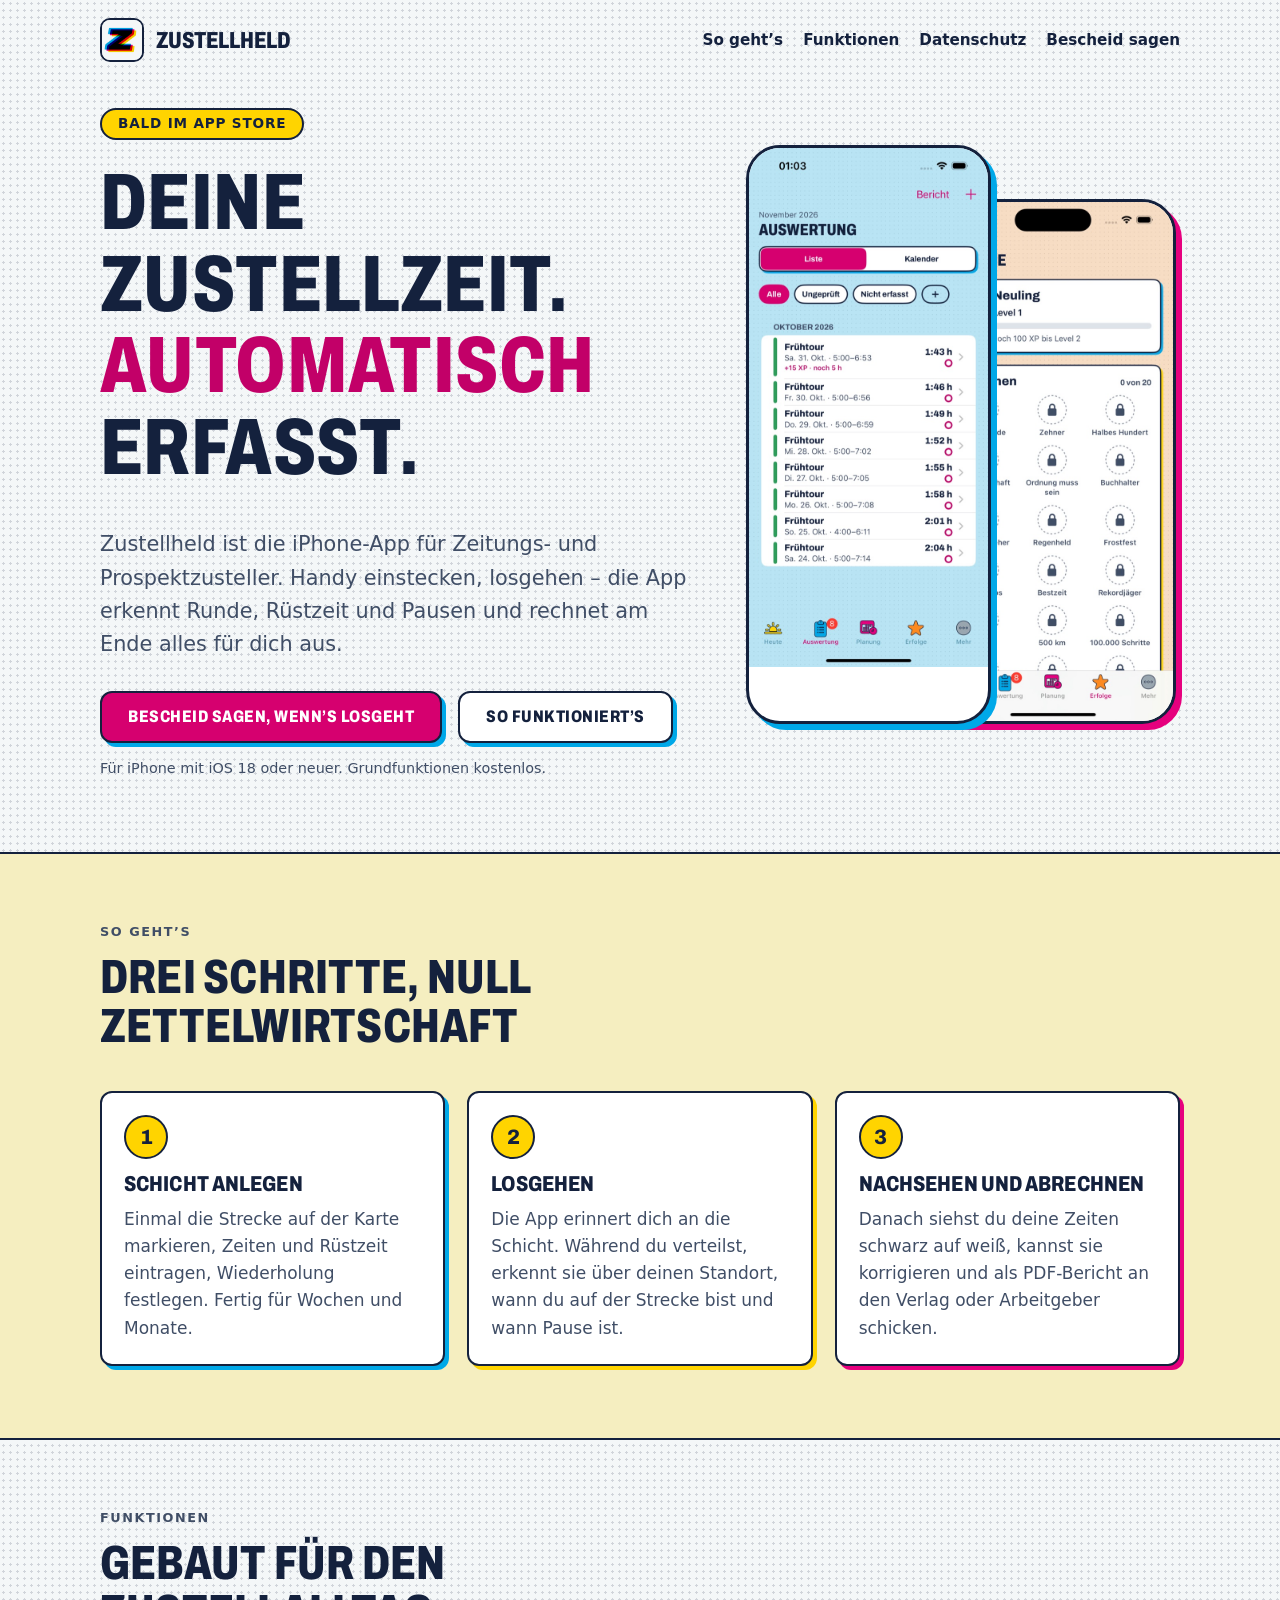
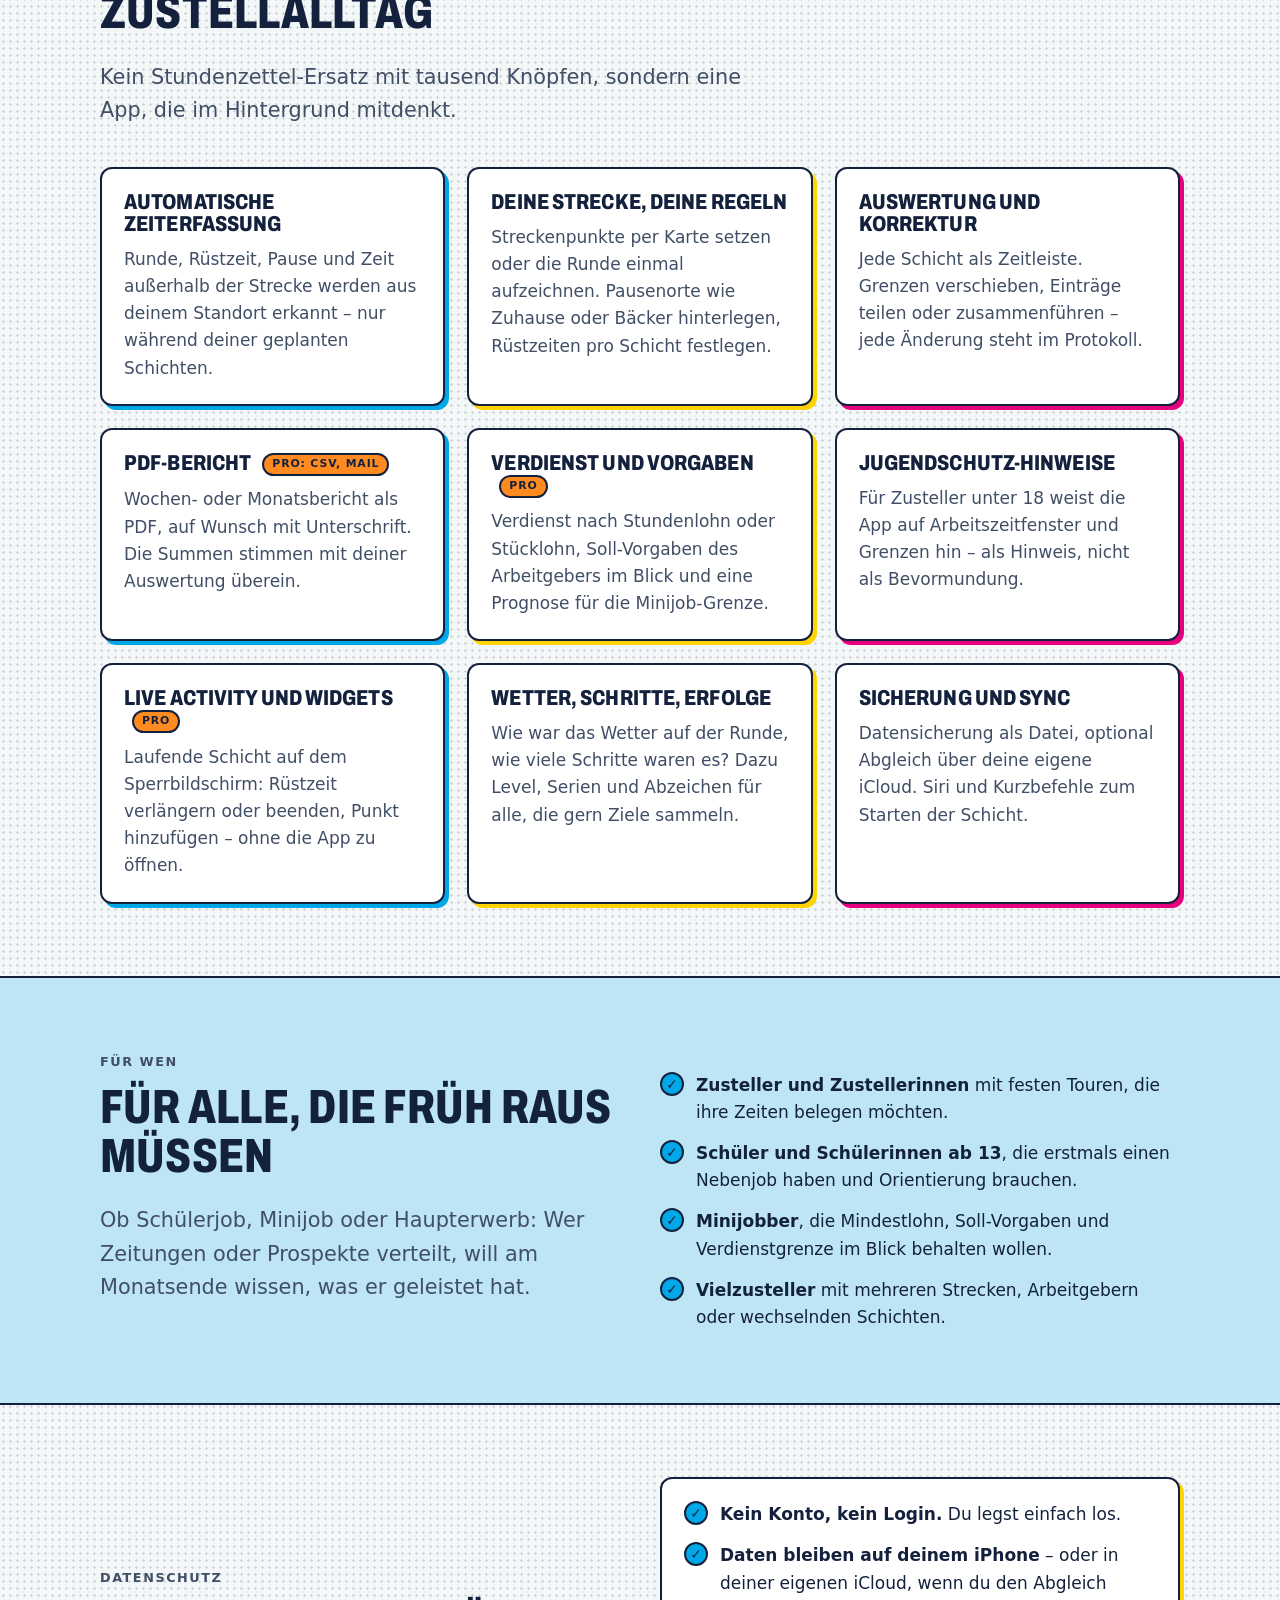
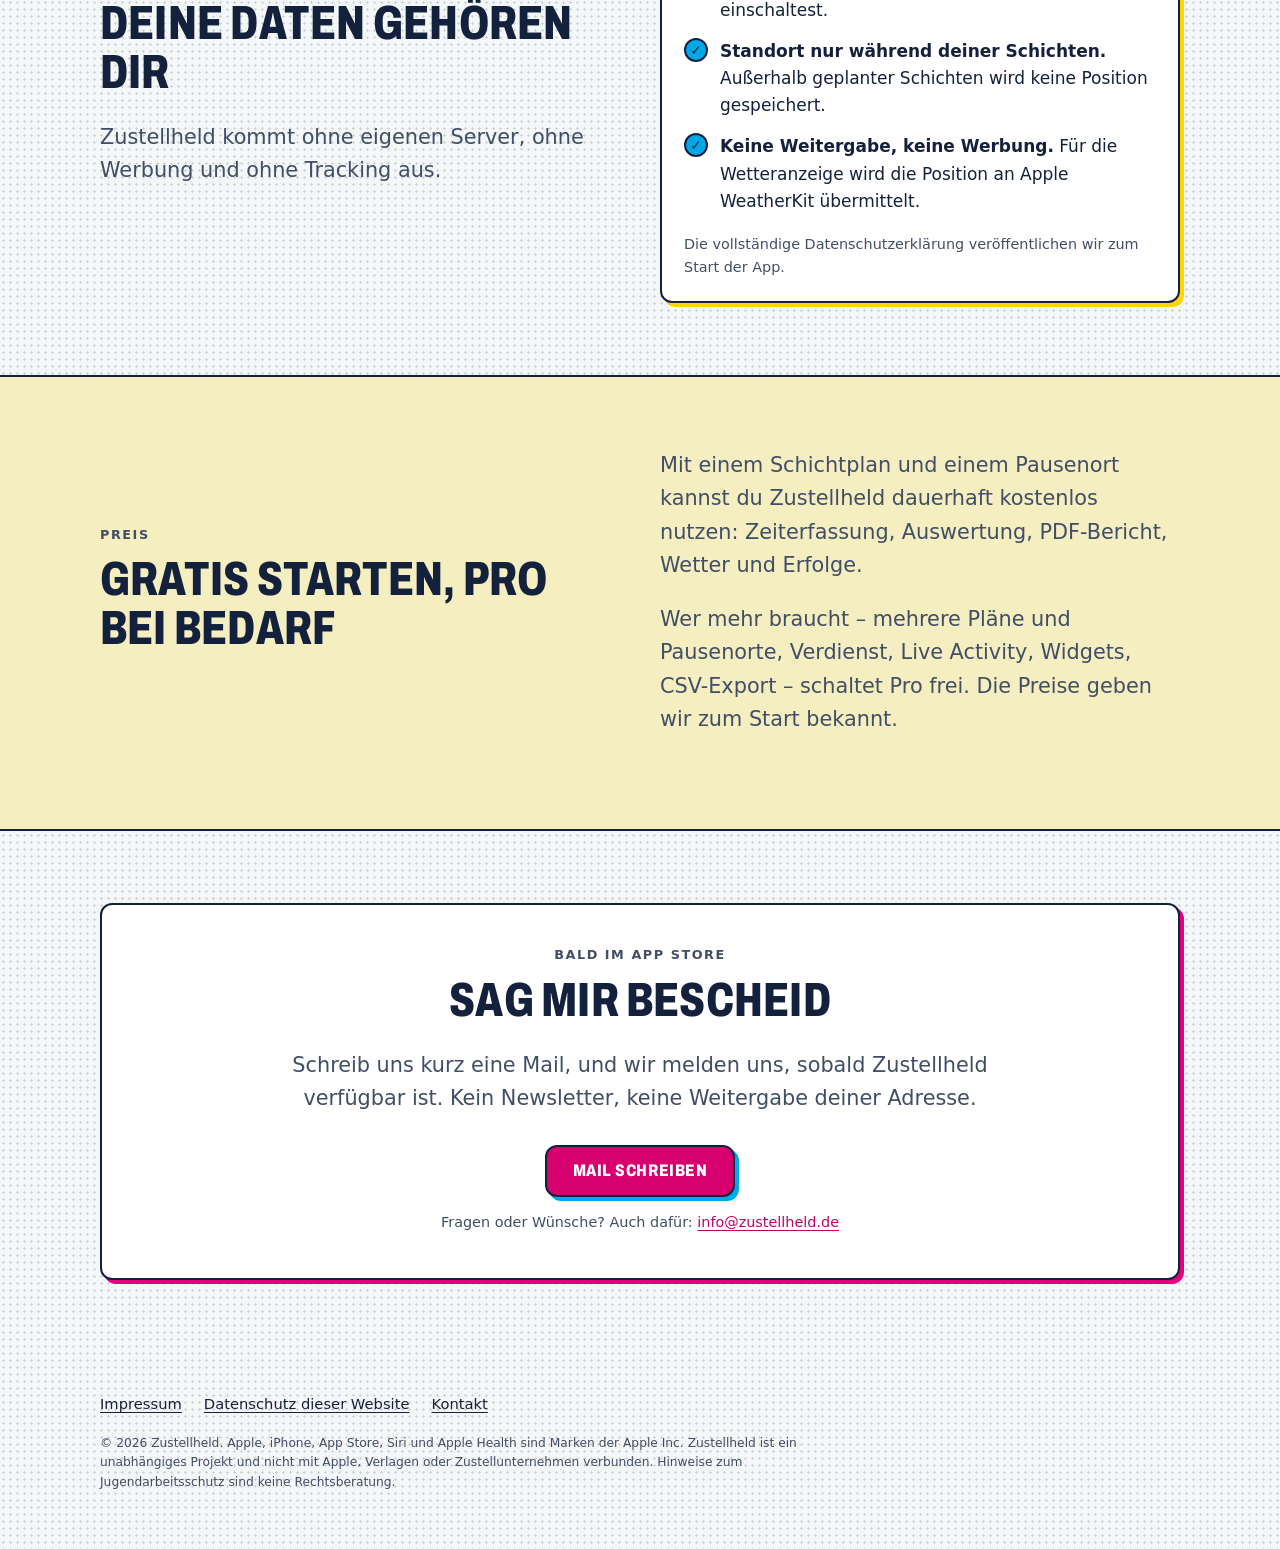
==== index.html @ 41feff78 "Vorankündigungsseite für zustellheld.de Landing-Page, Impressum und Datenschutz, lokale Schrift, Pag" ====
<!doctype html>
<html lang="de">
<head>
  <meta charset="utf-8">
  <meta name="viewport" content="width=device-width, initial-scale=1">
  <title>Zustellheld – Arbeitszeit für Zusteller, automatisch erfasst</title>
  <meta name="description" content="Zustellheld ist die iPhone-App für Zeitungs- und Prospektzusteller: Arbeitszeit, Rüstzeit und Pausen werden automatisch erfasst – mit Auswertung, Verdienst und PDF-Bericht. Bald im App Store.">
  <meta name="theme-color" content="#D6006F">
  <meta property="og:type" content="website">
  <meta property="og:title" content="Zustellheld – Arbeitszeit für Zusteller, automatisch erfasst">
  <meta property="og:description" content="Die iPhone-App für Zeitungs- und Prospektzusteller. Bald im App Store.">
  <meta property="og:image" content="https://zustellheld.de/img/icon-512.png">
  <meta property="og:locale" content="de_DE">
  <link rel="icon" type="image/png" href="img/favicon.png">
  <link rel="apple-touch-icon" href="img/apple-touch-icon.png">
  <link rel="preload" href="fonts/Archivo-VF.ttf" as="font" type="font/ttf" crossorigin>
  <link rel="stylesheet" href="style.css">
</head>
<body>
  <a class="skip" href="#inhalt">Zum Inhalt springen</a>

  <header class="top">
    <div class="wrap">
      <a class="brand" href="./" aria-label="Zustellheld, Startseite">
        <img src="img/icon-512.png" alt="" width="44" height="44">
        <span>Zustellheld</span>
      </a>
      <nav aria-label="Hauptnavigation">
        <a href="#so-gehts">So geht’s</a>
        <a href="#funktionen">Funktionen</a>
        <a href="#datenschutz">Datenschutz</a>
        <a href="#bescheid">Bescheid sagen</a>
      </nav>
    </div>
  </header>

  <main id="inhalt">
    <!-- Hero -->
    <div class="hero">
      <div class="wrap">
        <div>
          <span class="badge">Bald im App Store</span>
          <h1>Deine Zustellzeit. <em>Automatisch</em> erfasst.</h1>
          <p class="lead">Zustellheld ist die iPhone-App für Zeitungs- und Prospektzusteller. Handy einstecken, losgehen – die App erkennt Runde, Rüstzeit und Pausen und rechnet am Ende alles für dich aus.</p>
          <div class="cta">
            <a class="btn" href="#bescheid">Bescheid sagen, wenn’s losgeht</a>
            <a class="btn zweit" href="#so-gehts">So funktioniert’s</a>
          </div>
          <p class="hint">Für iPhone mit iOS 18 oder neuer. Grundfunktionen kostenlos.</p>
        </div>
        <div class="phones" aria-hidden="true">
          <div class="phone"><img src="img/auswertung.jpg" alt="" width="600" height="1301"></div>
          <div class="phone"><img src="img/erfolge.jpg" alt="" width="600" height="1301"></div>
        </div>
      </div>
    </div>

    <!-- So geht's -->
    <section class="band" id="so-gehts">
      <div class="wrap">
        <div class="sec-head">
          <p class="eyebrow">So geht’s</p>
          <h2>Drei Schritte, null Zettelwirtschaft</h2>
        </div>
        <div class="steps">
          <div class="step card" style="--versatz: var(--cyan)">
            <h3>Schicht anlegen</h3>
            <p>Einmal die Strecke auf der Karte markieren, Zeiten und Rüstzeit eintragen, Wiederholung festlegen. Fertig für Wochen und Monate.</p>
          </div>
          <div class="step card" style="--versatz: var(--gelb)">
            <h3>Losgehen</h3>
            <p>Die App erinnert dich an die Schicht. Während du verteilst, erkennt sie über deinen Standort, wann du auf der Strecke bist und wann Pause ist.</p>
          </div>
          <div class="step card" style="--versatz: var(--magenta)">
            <h3>Nachsehen und abrechnen</h3>
            <p>Danach siehst du deine Zeiten schwarz auf weiß, kannst sie korrigieren und als PDF-Bericht an den Verlag oder Arbeitgeber schicken.</p>
          </div>
        </div>
      </div>
    </section>

    <!-- Funktionen -->
    <section id="funktionen">
      <div class="wrap">
        <div class="sec-head">
          <p class="eyebrow">Funktionen</p>
          <h2>Gebaut für den Zustellalltag</h2>
          <p class="lead">Kein Stundenzettel-Ersatz mit tausend Knöpfen, sondern eine App, die im Hintergrund mitdenkt.</p>
        </div>
        <div class="features">
          <article class="card feature">
            <h3>Automatische Zeiterfassung</h3>
            <p>Runde, Rüstzeit, Pause und Zeit außerhalb der Strecke werden aus deinem Standort erkannt – nur während deiner geplanten Schichten.</p>
          </article>
          <article class="card feature">
            <h3>Deine Strecke, deine Regeln</h3>
            <p>Streckenpunkte per Karte setzen oder die Runde einmal aufzeichnen. Pausenorte wie Zuhause oder Bäcker hinterlegen, Rüstzeiten pro Schicht festlegen.</p>
          </article>
          <article class="card feature">
            <h3>Auswertung und Korrektur</h3>
            <p>Jede Schicht als Zeitleiste. Grenzen verschieben, Einträge teilen oder zusammenführen – jede Änderung steht im Protokoll.</p>
          </article>
          <article class="card feature">
            <h3>PDF-Bericht <span class="tag">Pro: CSV, Mail</span></h3>
            <p>Wochen- oder Monatsbericht als PDF, auf Wunsch mit Unterschrift. Die Summen stimmen mit deiner Auswertung überein.</p>
          </article>
          <article class="card feature">
            <h3>Verdienst und Vorgaben <span class="tag">Pro</span></h3>
            <p>Verdienst nach Stundenlohn oder Stücklohn, Soll-Vorgaben des Arbeitgebers im Blick und eine Prognose für die Minijob-Grenze.</p>
          </article>
          <article class="card feature">
            <h3>Jugendschutz-Hinweise</h3>
            <p>Für Zusteller unter 18 weist die App auf Arbeitszeitfenster und Grenzen hin – als Hinweis, nicht als Bevormundung.</p>
          </article>
          <article class="card feature">
            <h3>Live Activity und Widgets <span class="tag">Pro</span></h3>
            <p>Laufende Schicht auf dem Sperrbildschirm: Rüstzeit verlängern oder beenden, Punkt hinzufügen – ohne die App zu öffnen.</p>
          </article>
          <article class="card feature">
            <h3>Wetter, Schritte, Erfolge</h3>
            <p>Wie war das Wetter auf der Runde, wie viele Schritte waren es? Dazu Level, Serien und Abzeichen für alle, die gern Ziele sammeln.</p>
          </article>
          <article class="card feature">
            <h3>Sicherung und Sync</h3>
            <p>Datensicherung als Datei, optional Abgleich über deine eigene iCloud. Siri und Kurzbefehle zum Starten der Schicht.</p>
          </article>
        </div>
      </div>
    </section>

    <!-- Für wen -->
    <section class="band cyan">
      <div class="wrap split">
        <div>
          <p class="eyebrow">Für wen</p>
          <h2>Für alle, die früh raus müssen</h2>
          <p class="lead">Ob Schülerjob, Minijob oder Haupterwerb: Wer Zeitungen oder Prospekte verteilt, will am Monatsende wissen, was er geleistet hat.</p>
        </div>
        <ul class="checks">
          <li><strong>Zusteller und Zustellerinnen</strong> mit festen Touren, die ihre Zeiten belegen möchten.</li>
          <li><strong>Schüler und Schülerinnen ab 13</strong>, die erstmals einen Nebenjob haben und Orientierung brauchen.</li>
          <li><strong>Minijobber</strong>, die Mindestlohn, Soll-Vorgaben und Verdienstgrenze im Blick behalten wollen.</li>
          <li><strong>Vielzusteller</strong> mit mehreren Strecken, Arbeitgebern oder wechselnden Schichten.</li>
        </ul>
      </div>
    </section>

    <!-- Datenschutz -->
    <section id="datenschutz">
      <div class="wrap split">
        <div>
          <p class="eyebrow">Datenschutz</p>
          <h2>Deine Daten gehören dir</h2>
          <p class="lead">Zustellheld kommt ohne eigenen Server, ohne Werbung und ohne Tracking aus.</p>
        </div>
        <div class="card" style="--versatz: var(--gelb)">
          <ul class="checks" style="margin-top:0">
            <li><strong>Kein Konto, kein Login.</strong> Du legst einfach los.</li>
            <li><strong>Daten bleiben auf deinem iPhone</strong> – oder in deiner eigenen iCloud, wenn du den Abgleich einschaltest.</li>
            <li><strong>Standort nur während deiner Schichten.</strong> Außerhalb geplanter Schichten wird keine Position gespeichert.</li>
            <li><strong>Keine Weitergabe, keine Werbung.</strong> Für die Wetteranzeige wird die Position an Apple WeatherKit übermittelt.</li>
          </ul>
          <p class="hint" style="margin-top:18px">Die vollständige Datenschutzerklärung veröffentlichen wir zum Start der App.</p>
        </div>
      </div>
    </section>

    <!-- Preis -->
    <section class="band">
      <div class="wrap split">
        <div>
          <p class="eyebrow">Preis</p>
          <h2>Gratis starten, Pro bei Bedarf</h2>
        </div>
        <div>
          <p class="lead" style="margin-top:0">Mit einem Schichtplan und einem Pausenort kannst du Zustellheld dauerhaft kostenlos nutzen: Zeiterfassung, Auswertung, PDF-Bericht, Wetter und Erfolge.</p>
          <p class="lead">Wer mehr braucht – mehrere Pläne und Pausenorte, Verdienst, Live Activity, Widgets, CSV-Export – schaltet Pro frei. Die Preise geben wir zum Start bekannt.</p>
        </div>
      </div>
    </section>

    <!-- Bescheid sagen -->
    <section class="final" id="bescheid">
      <div class="wrap">
        <div class="card" style="--versatz: var(--magenta)">
          <p class="eyebrow">Bald im App Store</p>
          <h2>Sag mir Bescheid</h2>
          <p class="lead" style="margin-inline:auto">Schreib uns kurz eine Mail, und wir melden uns, sobald Zustellheld verfügbar ist. Kein Newsletter, keine Weitergabe deiner Adresse.</p>
          <div class="cta">
            <a class="btn" href="mailto:info@zustellheld.de?subject=Zustellheld%3A%20Bescheid%20sagen&amp;body=Bitte%20meldet%20euch%2C%20sobald%20Zustellheld%20im%20App%20Store%20verf%C3%BCgbar%20ist.">Mail schreiben</a>
          </div>
          <p class="hint">Fragen oder Wünsche? Auch dafür: <a href="mailto:info@zustellheld.de">info@zustellheld.de</a></p>
        </div>
      </div>
    </section>
  </main>

  <footer>
    <div class="wrap">
      <nav aria-label="Rechtliches">
        <a href="impressum.html">Impressum</a>
        <a href="datenschutz.html">Datenschutz dieser Website</a>
        <a href="mailto:info@zustellheld.de">Kontakt</a>
      </nav>
      <small>© 2026 Zustellheld. Apple, iPhone, App Store, Siri und Apple Health sind Marken der Apple Inc. Zustellheld ist ein unabhängiges Projekt und nicht mit Apple, Verlagen oder Zustellunternehmen verbunden. Hinweise zum Jugendarbeitsschutz sind keine Rechtsberatung.</small>
    </div>
  </footer>
</body>
</html>
---- style.css ----
/* Zustellheld – Vorankündigungsseite. Design „Farbregister“ (siehe design/03_Design-System.md).
   Keine externen Ressourcen: Schrift lokal, kein Tracking. */

@font-face {
  font-family: "Archivo";
  src: url("fonts/Archivo-VF.ttf") format("truetype");
  font-weight: 100 900;
  font-stretch: 62% 125%;
  font-display: swap;
}

:root {
  --basis: #F4F7F8;
  --tinte: #14213D;
  --nebentext: #404E66;
  --karte: #FFFFFF;
  --rahmen: #14213D;
  --primaer: #D6006F;
  --primaer-text: #FFFFFF;
  --akzent-text: #C20068;
  --cyan: #00A8E8;
  --gelb: #FFD400;
  --magenta: #E6007E;
  --orange: #FF8A1F;
  --tint-gelb: #F5EEC0;
  --tint-cyan: #BDE5F4;
  --raster: rgba(20, 33, 61, .16);
  --display: "Archivo", "Arial Narrow", system-ui, sans-serif;
  --text: -apple-system, BlinkMacSystemFont, "SF Pro Text", "Segoe UI", Roboto, system-ui, sans-serif;
}

@media (prefers-color-scheme: dark) {
  :root {
    --basis: #0F1B2D;
    --tinte: #EEF2F6;
    --nebentext: #A9B6C8;
    --karte: #17263F;
    --rahmen: #CFD9F0;
    --primaer: #FF3D9A;
    --primaer-text: #14213D;
    --akzent-text: #FF5CAD;
    --tint-gelb: #2A2A22;
    --tint-cyan: #15324A;
    --raster: rgba(238, 242, 246, .14);
  }
}

*, *::before, *::after { box-sizing: border-box; }
html { scroll-behavior: smooth; -webkit-text-size-adjust: 100%; }
body {
  margin: 0;
  background: var(--basis);
  background-image: radial-gradient(var(--raster) 1px, transparent 1.2px);
  background-size: 7px 7px;
  color: var(--tinte);
  font: 400 1.0625rem/1.6 var(--text);
}
img { max-width: 100%; display: block; }
a { color: var(--akzent-text); text-underline-offset: 3px; }
a:focus-visible, button:focus-visible { outline: 3px solid var(--cyan); outline-offset: 3px; border-radius: 6px; }

.wrap { width: min(100% - 32px, 1080px); margin-inline: auto; }
.skip { position: absolute; left: -999px; }
.skip:focus { left: 16px; top: 16px; background: var(--karte); padding: 8px 12px; z-index: 10; }

/* Typografie */
h1, h2, h3, .display {
  font-family: var(--display);
  font-weight: 800;
  font-stretch: 75%;
  text-transform: uppercase;
  line-height: 1.02;
  letter-spacing: .005em;
  margin: 0 0 .5em;
}
h1 { font-size: clamp(2.6rem, 9vw, 5rem); }
h2 { font-size: clamp(1.9rem, 5.5vw, 3rem); }
h3 { font-size: 1.35rem; font-stretch: 80%; }
.eyebrow {
  font: 700 .8rem/1 var(--text);
  letter-spacing: .12em;
  text-transform: uppercase;
  color: var(--nebentext);
  margin: 0 0 14px;
}
.lead { font-size: clamp(1.1rem, 2.6vw, 1.3rem); color: var(--nebentext); max-width: 34em; }

/* Kopf */
.top { padding: 18px 0; }
.top .wrap { display: flex; align-items: center; justify-content: space-between; gap: 16px; }
.brand { display: flex; align-items: center; gap: 12px; text-decoration: none; color: var(--tinte); }
.brand img { width: 44px; height: 44px; border-radius: 10px; border: 2px solid var(--rahmen); }
.brand span { font: 800 1.45rem/1 var(--display); font-stretch: 75%; text-transform: uppercase; }
.top nav { display: flex; gap: 20px; font-weight: 600; font-size: .95rem; }
.top nav a { color: var(--tinte); text-decoration: none; padding: 10px 0; }
.top nav a:hover { color: var(--akzent-text); }
@media (max-width: 560px) { .top nav a:not(:last-child) { display: none; } }

/* Karte und Button im Farbregister */
.card {
  background: var(--karte);
  border: 2px solid var(--rahmen);
  border-radius: 12px;
  padding: 22px;
  box-shadow: 4px 4px 0 var(--versatz, var(--cyan));
}
.btn {
  display: inline-flex; align-items: center; justify-content: center;
  min-height: 52px; padding: 0 26px;
  background: var(--primaer); color: var(--primaer-text);
  border: 2px solid var(--rahmen); border-radius: 12px;
  box-shadow: 4px 4px 0 var(--cyan);
  font: 800 1.05rem/1 var(--display); font-stretch: 80%;
  text-transform: uppercase; letter-spacing: .03em; text-decoration: none;
  transition: transform .08s, box-shadow .08s;
}
.btn:hover { transform: translate(2px, 2px); box-shadow: 2px 2px 0 var(--cyan); }
.btn.zweit { background: var(--karte); color: var(--tinte); }

/* Hero */
.hero { padding: 28px 0 72px; }
.hero .wrap { display: grid; gap: 48px; align-items: center; }
@media (min-width: 900px) { .hero .wrap { grid-template-columns: 1.15fr .85fr; } }
.badge {
  display: inline-block; background: var(--gelb); color: #14213D;
  border: 2px solid var(--rahmen); border-radius: 999px;
  padding: 7px 16px; font: 700 .85rem/1 var(--text);
  letter-spacing: .06em; text-transform: uppercase; margin-bottom: 22px;
}
.hero h1 em { font-style: normal; color: var(--akzent-text); }
.cta { display: flex; flex-wrap: wrap; gap: 16px; margin: 30px 0 14px; }
.hint { font-size: .9rem; color: var(--nebentext); margin: 0; }

.phones { position: relative; display: flex; justify-content: center; padding: 10px 0 30px; }
.phone {
  width: min(56%, 250px);
  border: 3px solid var(--rahmen); border-radius: 34px; overflow: hidden;
  background: var(--karte);
  box-shadow: 6px 6px 0 var(--cyan);
}
.phone img { width: 100%; height: auto; }
.phones .phone + .phone { margin-left: -14%; margin-top: 54px; box-shadow: 6px 6px 0 var(--magenta); }
.phones .phone:first-child { z-index: 1; }

/* Sektionen */
section { padding: 72px 0; }
.band { background: var(--tint-gelb); border-block: 2px solid var(--rahmen); }
.band.cyan { background: var(--tint-cyan); }
.sec-head { max-width: 40em; margin-bottom: 40px; }

.steps { display: grid; gap: 22px; counter-reset: s; }
@media (min-width: 760px) { .steps { grid-template-columns: repeat(3, 1fr); } }
.step { counter-increment: s; }
.step::before {
  content: counter(s);
  display: grid; place-items: center; width: 44px; height: 44px; margin-bottom: 14px;
  border: 2px solid var(--rahmen); border-radius: 50%;
  background: var(--gelb); color: #14213D;
  font: 800 1.3rem/1 var(--display);
}
.step p, .feature p { margin: 0; color: var(--nebentext); }

.features { display: grid; gap: 22px; }
@media (min-width: 700px) { .features { grid-template-columns: repeat(2, 1fr); } }
@media (min-width: 1000px) { .features { grid-template-columns: repeat(3, 1fr); } }
.feature:nth-child(3n+1) { --versatz: var(--cyan); }
.feature:nth-child(3n+2) { --versatz: var(--gelb); }
.feature:nth-child(3n+3) { --versatz: var(--magenta); }
.tag {
  display: inline-block; margin-left: 8px; vertical-align: middle;
  font: 700 .68rem/1 var(--text); letter-spacing: .08em; text-transform: uppercase;
  padding: 4px 8px; border: 2px solid var(--rahmen); border-radius: 999px; background: var(--orange); color: #14213D;
}

.split { display: grid; gap: 40px; align-items: center; }
@media (min-width: 900px) { .split { grid-template-columns: 1fr 1fr; } }
.checks { list-style: none; margin: 22px 0 0; padding: 0; display: grid; gap: 14px; }
.checks li { position: relative; padding-left: 36px; }
.checks li::before {
  content: "✓"; position: absolute; left: 0; top: 0;
  width: 24px; height: 24px; display: grid; place-items: center;
  border: 2px solid var(--rahmen); border-radius: 50%;
  background: var(--cyan); color: #14213D; font-weight: 800; font-size: .85rem;
}

.final { text-align: center; }
.final .card { padding: 44px 24px; }
.final .cta { justify-content: center; }

/* Fuß */
footer { padding: 40px 0 56px; font-size: .92rem; color: var(--nebentext); }
footer .wrap { display: grid; gap: 18px; }
footer nav { display: flex; gap: 22px; flex-wrap: wrap; }
footer nav a { color: var(--tinte); }
footer small { display: block; max-width: 60em; }

/* Rechtstexte */
.legal { padding: 24px 0 72px; max-width: 46em; }
.legal h1 { font-size: clamp(2.2rem, 7vw, 3.4rem); }
.legal h2 { font-size: 1.5rem; margin-top: 2em; }
.legal .card { margin: 24px 0; }
.todo { background: var(--gelb); color: #14213D; padding: 0 5px; border-radius: 4px; font-weight: 600; }

@media (prefers-reduced-motion: reduce) { html { scroll-behavior: auto; } .btn { transition: none; } }
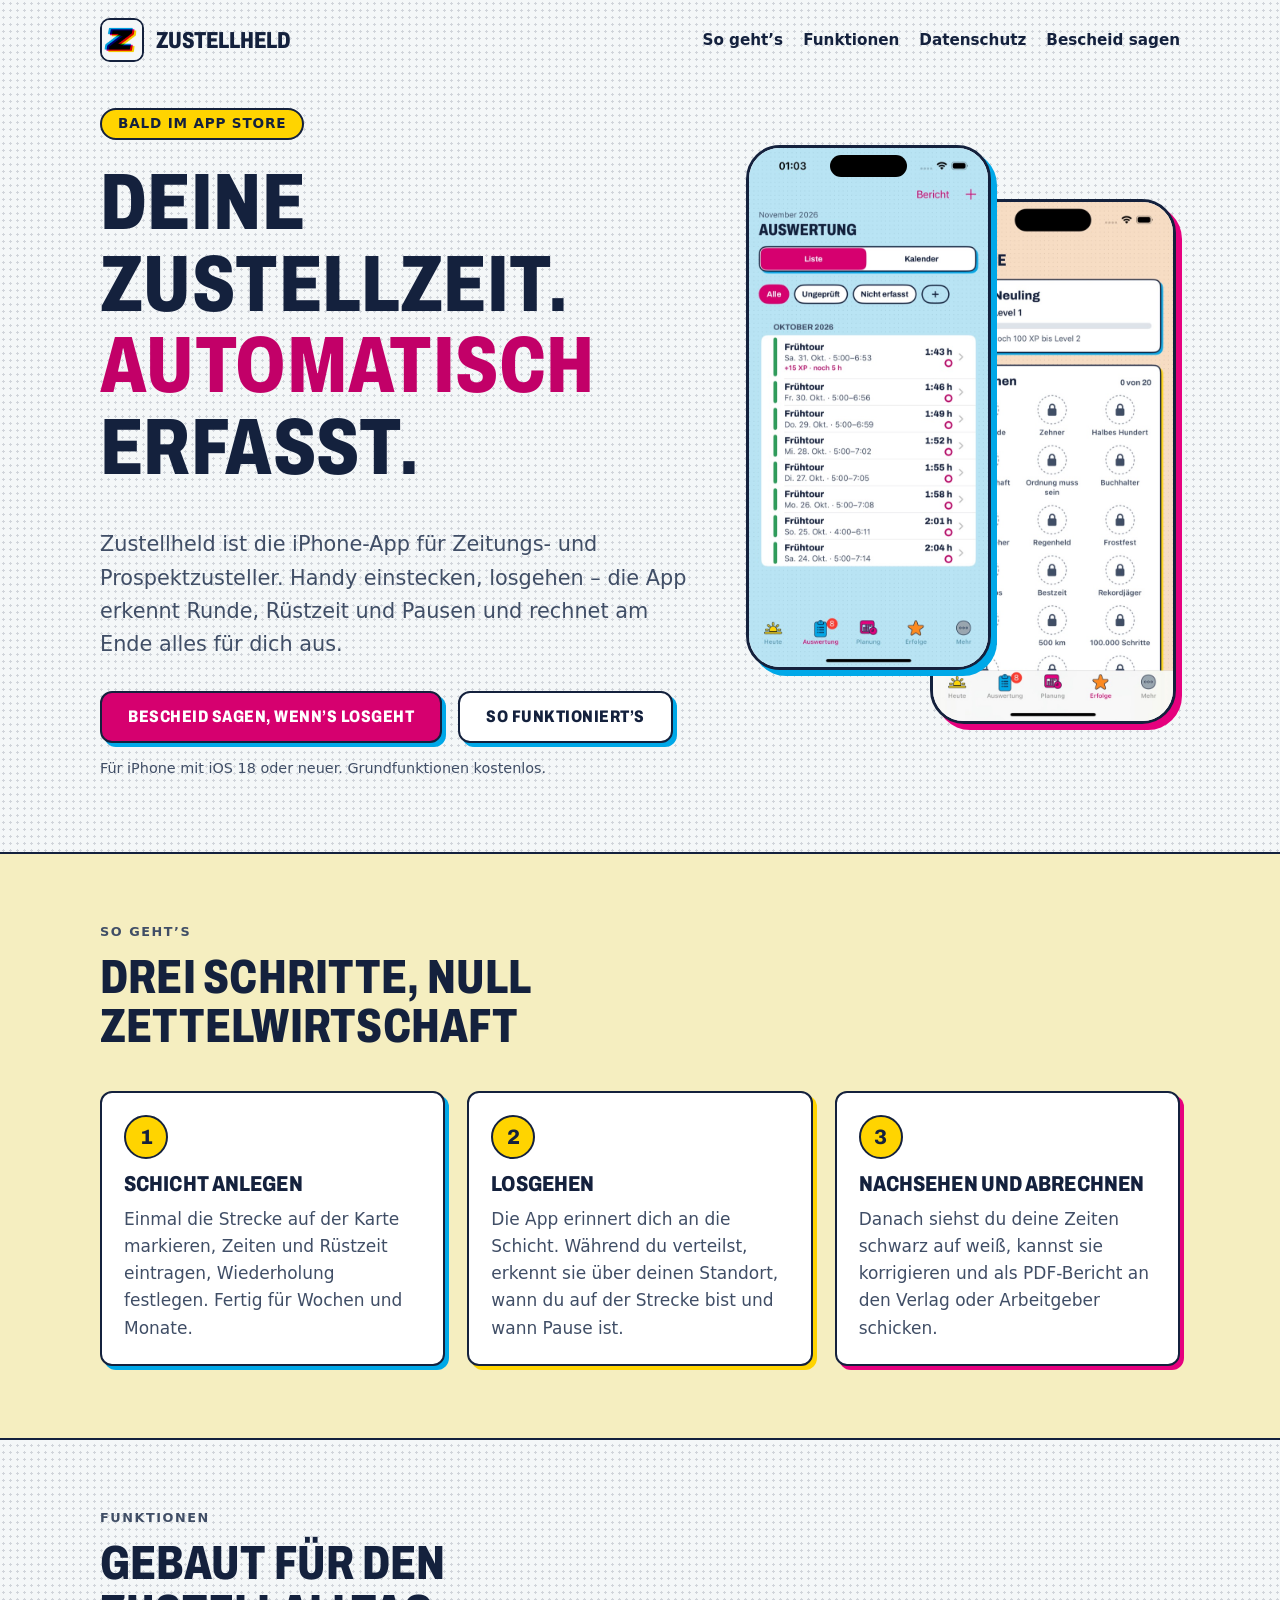
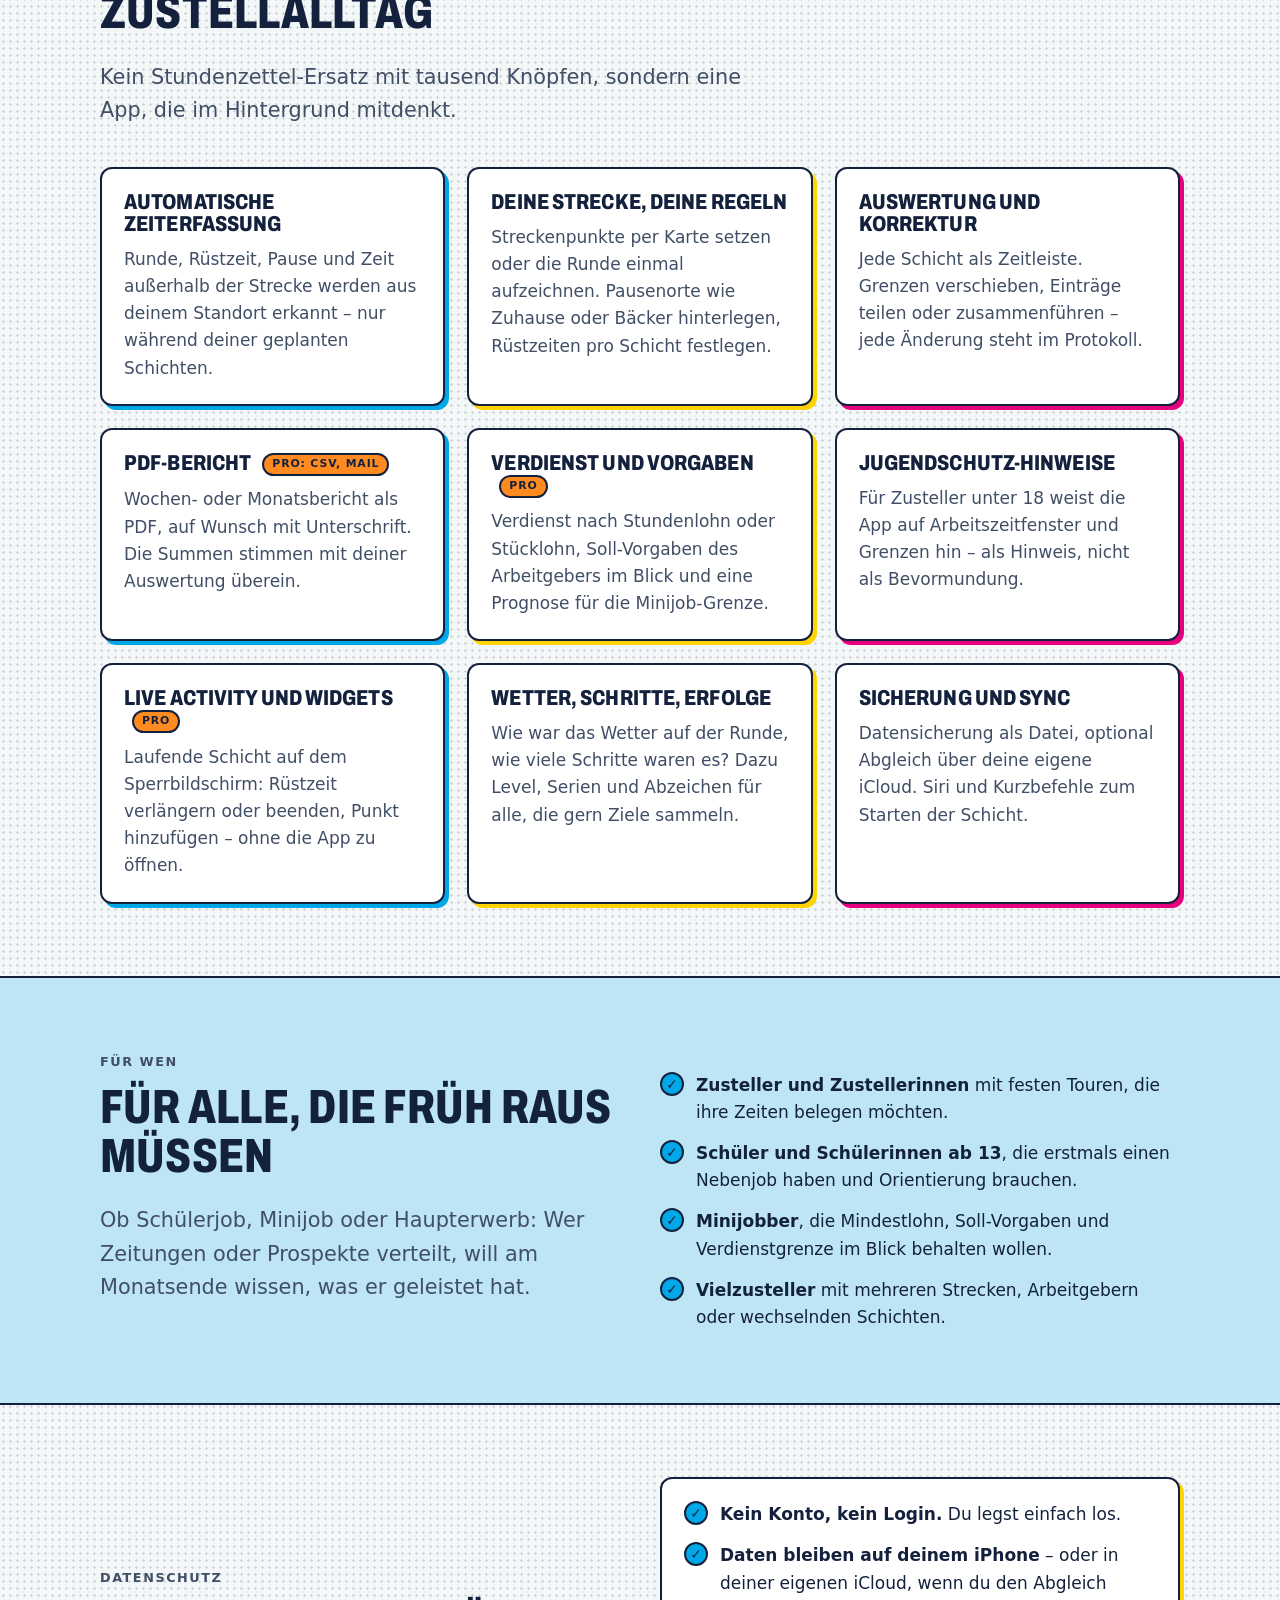
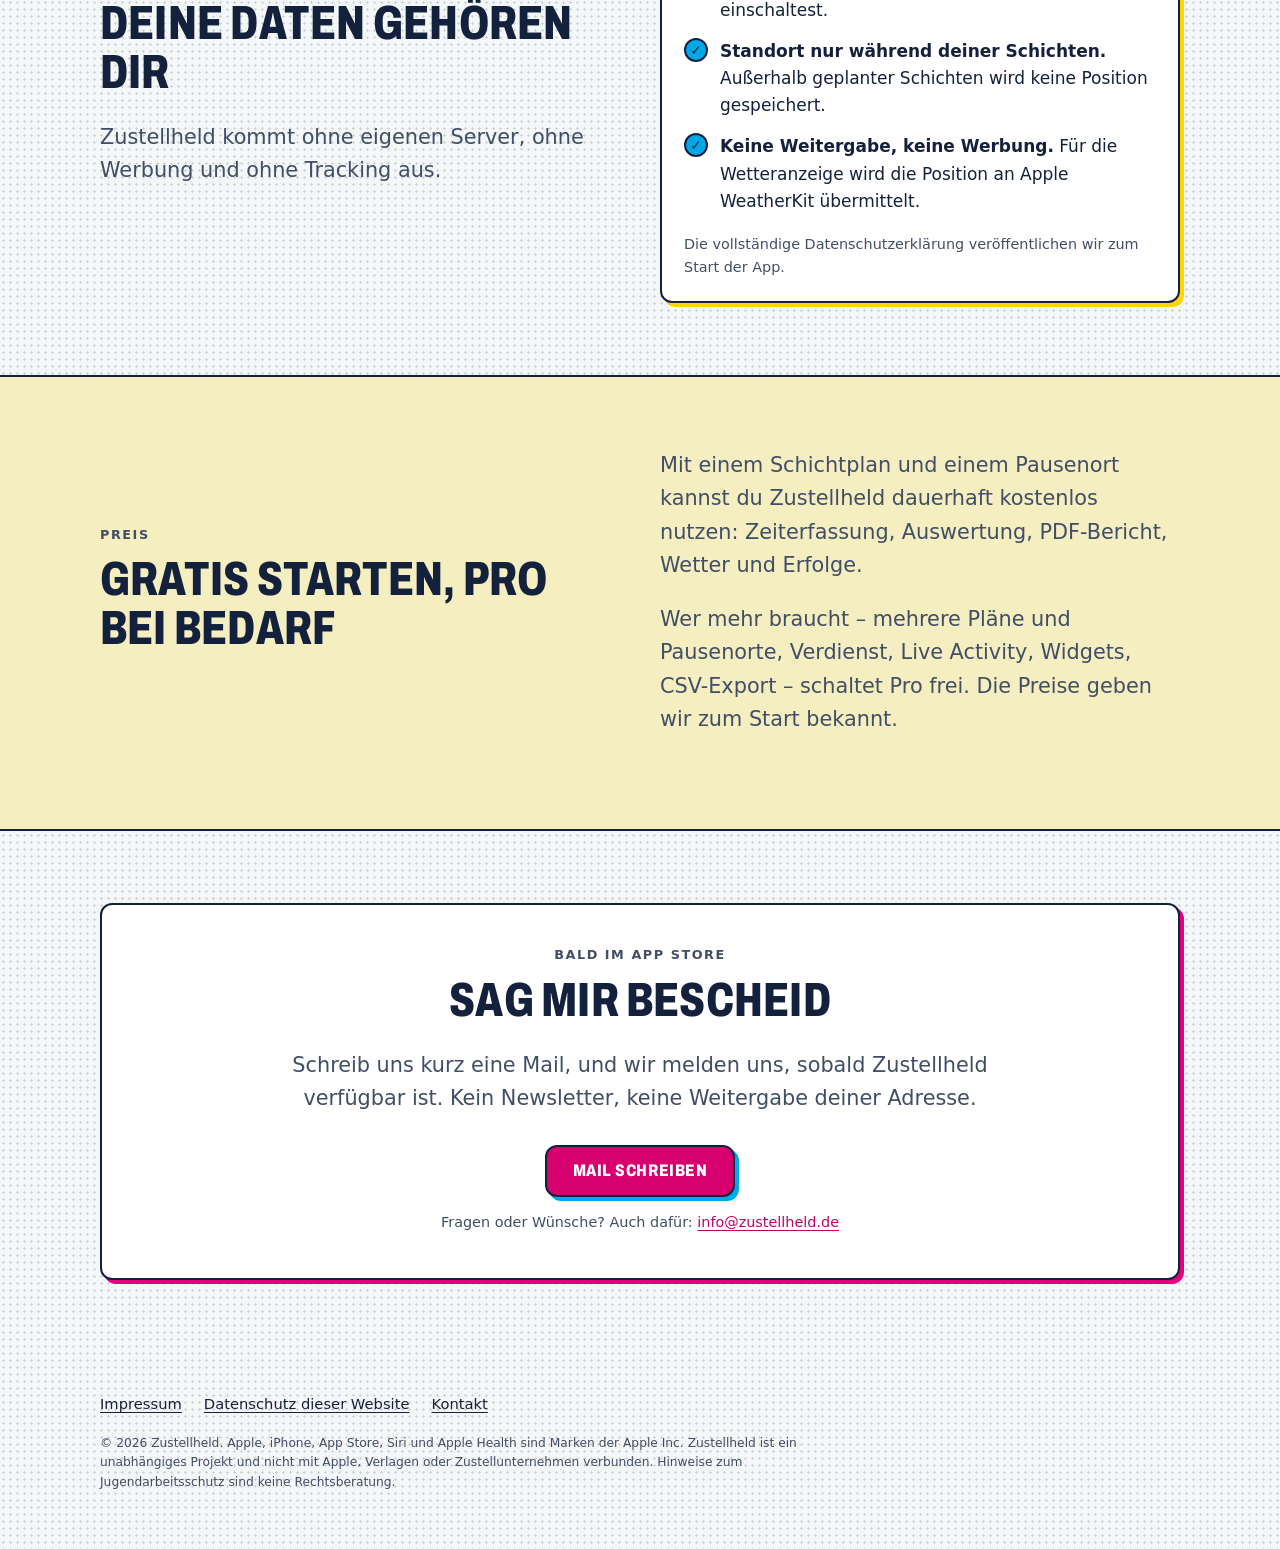
==== commit 6d1edac1: "Hero: Dynamic Island auf dem ersten Screenshot ergänzt Der Auswertungs-Screenshot stammt von einem S" ====
--- a/index.html
+++ b/index.html
@@ -49,7 +49,7 @@
           <p class="hint">Für iPhone mit iOS 18 oder neuer. Grundfunktionen kostenlos.</p>
         </div>
         <div class="phones" aria-hidden="true">
-          <div class="phone"><img src="img/auswertung.jpg" alt="" width="600" height="1301"></div>
+          <div class="phone island"><img src="img/auswertung.jpg" alt="" width="600" height="1301"></div>
           <div class="phone"><img src="img/erfolge.jpg" alt="" width="600" height="1301"></div>
         </div>
       </div>
--- a/style.css
+++ b/style.css
@@ -131,14 +131,21 @@
 .cta { display: flex; flex-wrap: wrap; gap: 16px; margin: 30px 0 14px; }
 .hint { font-size: .9rem; color: var(--nebentext); margin: 0; }
 
-.phones { position: relative; display: flex; justify-content: center; padding: 10px 0 30px; }
+.phones { position: relative; display: flex; justify-content: center; align-items: flex-start; padding: 10px 0 30px; }
 .phone {
   width: min(56%, 250px);
   border: 3px solid var(--rahmen); border-radius: 34px; overflow: hidden;
   background: var(--karte);
   box-shadow: 6px 6px 0 var(--cyan);
 }
+.phone { position: relative; }
 .phone img { width: 100%; height: auto; }
+/* Dynamic Island für Screenshots, die auf einem Simulator ohne Island entstanden sind
+   (Maße und Lage wie im Erfolge-Screenshot: x 34–66 %, y 1,3–5,6 %). */
+.phone.island::after {
+  content: ""; position: absolute; left: 34.1%; width: 31.8%; top: 1.33%; height: 4.3%;
+  background: #000; border-radius: 999px;
+}
 .phones .phone + .phone { margin-left: -14%; margin-top: 54px; box-shadow: 6px 6px 0 var(--magenta); }
 .phones .phone:first-child { z-index: 1; }
 
